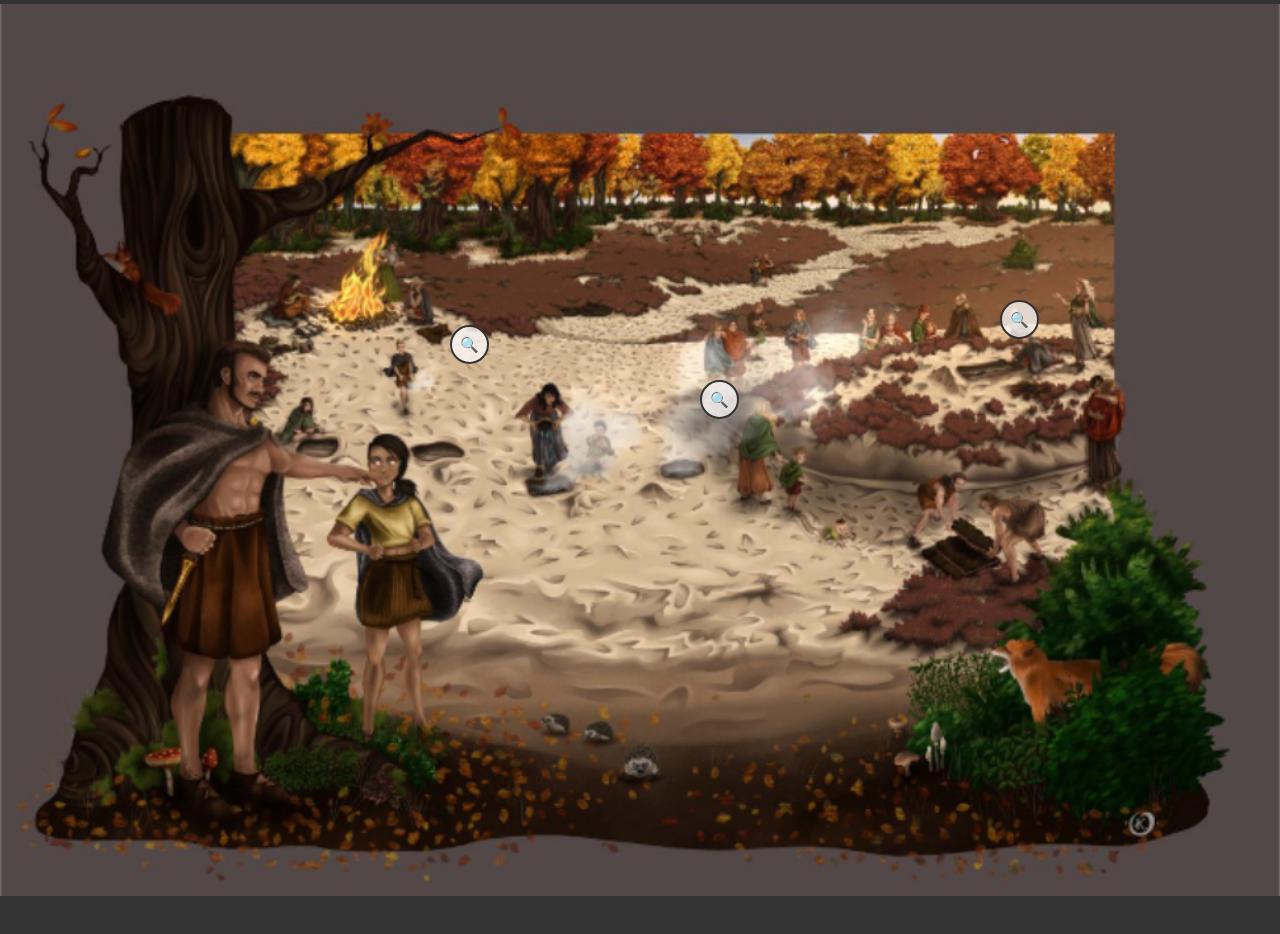
==== pages/plaat.html @ 6aef2c2d "Revert "Merge branch 'main' into bugfix/pop-up-logic" This reverts commit 5f254c830e5df58a8bf63f4aed" ====
<!DOCTYPE html>
<html lang="nl">
<head>
  <meta charset="UTF-8">
  <meta name="viewport" content="width=device-width, initial-scale=1.0">
  <title>Interactieve Grafheuvels Schoolplaat</title>
  <link rel="stylesheet" href="../schoolplaat js/css/schoolplaat.css">
</head>
<body>

<div id="plaat-container">
  <div class="vergrootglas" style="top: 325px; left: 450px;" data-info="De speld">🔍</div>
  <div class="vergrootglas" style="top: 300px; left: 1000px;" data-info="Dit is een grafheuvel ">🔍</div>
  <div class="vergrootglas" style="top: 380px; left: 700px;" data-info="het ritueel">🔍</div>
</div>

<div class="popup" id="popup">
  <div id="popup-content"></div>
</div>


<script src="../schoolplaat js/css/schoolplaat.js"></script>

</body>
</html>
---- schoolplaat js/css/schoolplaat.css ----
html, body {
  margin: 0;
  padding: 0;
  height: 100%;
  overflow: hidden;
  background-color: #333;
}

#plaat-wrapper {
  width: 100vw;
  height: 100vh;
  overflow: hidden;
  position: relative;
  cursor: grab;
  touch-action: none;
}

#plaat-container {
  width: 100%;
  height: 100%;
  position: relative;
  background-image: url("../css/schoolplaatlowres.png");
  background-size: contain;
  background-position: center;
  background-repeat: no-repeat;
  transform-origin: 0 0;
  will-change: transform;
  touch-action: none;
}

#plaat-img {
  display: block;
  width: 100%;
  height: auto;
  pointer-events: none;
  user-select: none;
  -webkit-user-drag: none;
}


.vergrootglas {
  position: absolute;
  width: 35px;
  height: 35px;
  font-size: 15px;
  background-color: rgba(255, 255, 255, 0.75);
  border-radius: 50%;
  border: 2px solid #333;
  cursor: pointer;
  display: flex;
  align-items: center;
  justify-content: center;
  z-index: 5;
  pointer-events: auto;
}

.popup {
  position: absolute;
  background: white;
  border: 2px solid #333;
  box-shadow: 0 4px 10px rgba(0, 0, 0, 0.25);
  border-radius: 8px;
  padding: 15px;
  width: 300px;
  z-index: 10;
  opacity: 0;
  pointer-events: none;
  transition: opacity 0.25s ease;
}

.popup.visible {
  opacity: 1;
  pointer-events: auto;
}

.popup-close {
  position: absolute;
  top: 5px;
  right: 10px;
  cursor: pointer;
  font-weight: bold;
}
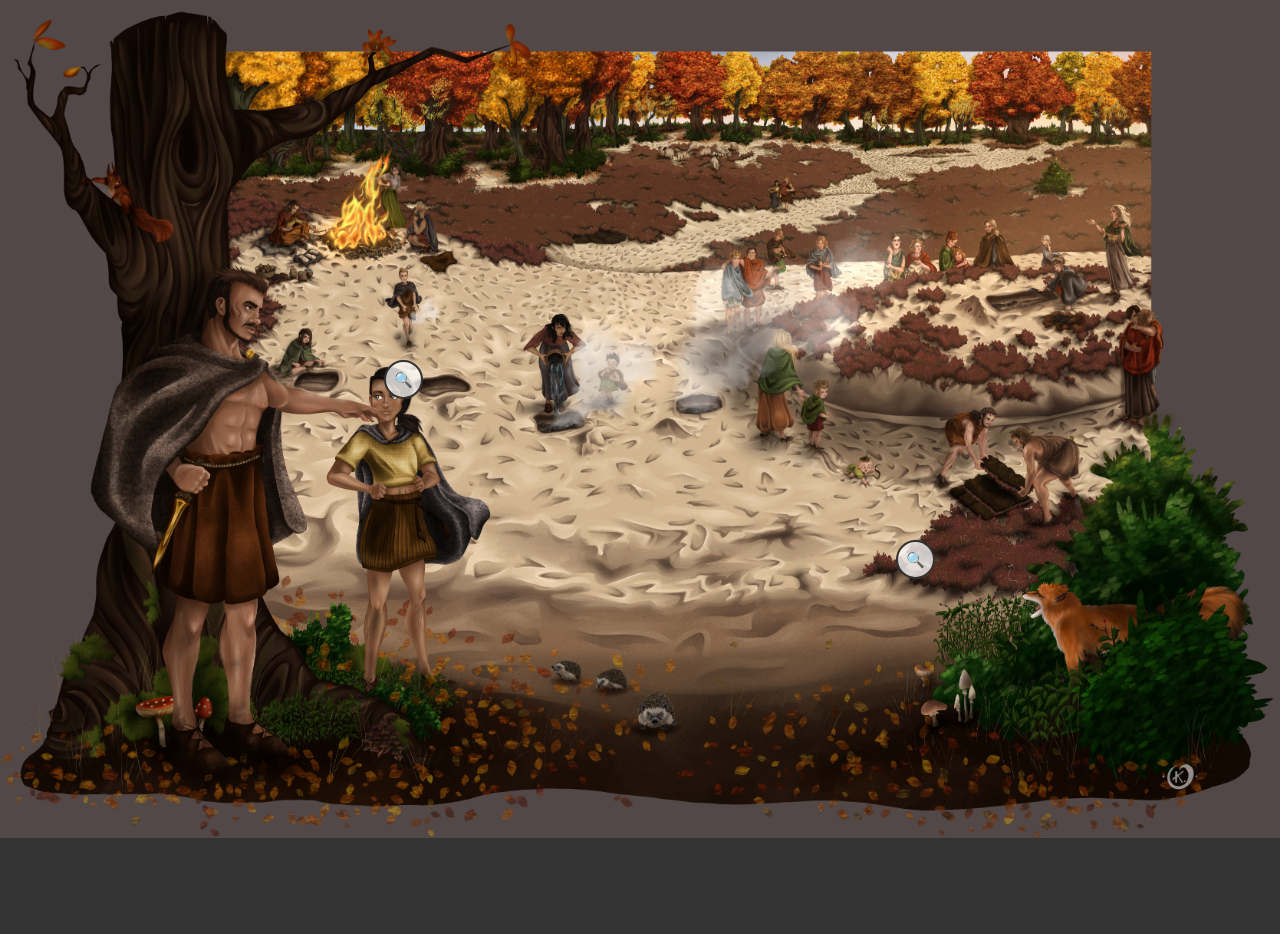
==== commit e39e36ed: "Revert "Merge branch 'bugfix/pop-up-logic'" This reverts commit 34cc588381308ee364d07ef72db105bb341b" ====
--- a/pages/plaat.html
+++ b/pages/plaat.html
@@ -3,23 +3,31 @@
 <head>
   <meta charset="UTF-8">
   <meta name="viewport" content="width=device-width, initial-scale=1.0">
-  <title>Interactieve Grafheuvels Schoolplaat</title>
+  <title>Interactieve Schoolplaat</title>
   <link rel="stylesheet" href="../schoolplaat js/css/schoolplaat.css">
 </head>
 <body>
 
-<div id="plaat-container">
-  <div class="vergrootglas" style="top: 325px; left: 450px;" data-info="De speld">🔍</div>
-  <div class="vergrootglas" style="top: 300px; left: 1000px;" data-info="Dit is een grafheuvel ">🔍</div>
-  <div class="vergrootglas" style="top: 380px; left: 700px;" data-info="het ritueel">🔍</div>
+<div id="plaat-wrapper">
+  <div id="plaat-container">
+    
+    <img id="plaat-img" src="../schoolplaat js/css/grafheuvels.jpg" />
+
+    <div class="vergrootglas" style="top: 40%; left: 30%;" data-info="Info hier">🔍</div>
+    <div class="vergrootglas" style="top: 60%; left: 70%;" data-info="Nog meer info">🔍</div>
+
+  </div>
+</div>
+
+<div id="popup" class="popup">
+  <div id="popup-close" class="popup-close">X</div>
+  <div id="popup-content"></div>
 </div>
 
 <div class="popup" id="popup">
   <div id="popup-content"></div>
 </div>
 
-
 <script src="../schoolplaat js/css/schoolplaat.js"></script>
-
 </body>
 </html>
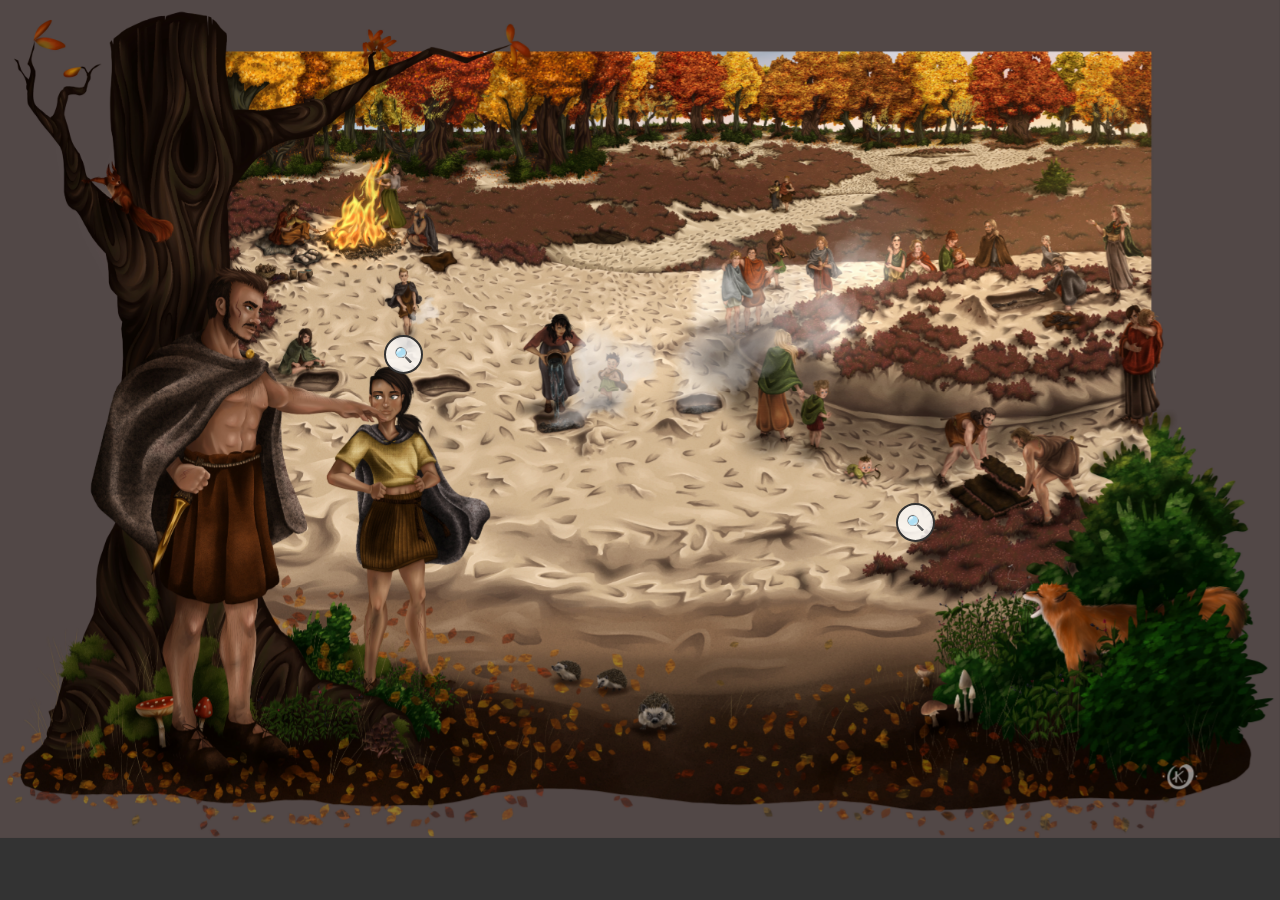
==== commit b1773a90: "Revert "Merge branch 'bugfix/pop-up-logic'" This reverts commit 1405807fb0c453e0688855686cfac519ff0c" ====
--- a/pages/plaat.html
+++ b/pages/plaat.html
@@ -25,6 +25,7 @@
 </div>
 
 <div class="popup" id="popup">
+  <span class="popup-close" id="popup-close">✖</span>
   <div id="popup-content"></div>
 </div>
 
--- a/schoolplaat js/css/schoolplaat.css
+++ b/schoolplaat js/css/schoolplaat.css
@@ -6,33 +6,31 @@
   background-color: #333;
 }
 
+
 #plaat-wrapper {
   width: 100vw;
   height: 100vh;
   overflow: hidden;
   position: relative;
   cursor: grab;
-  touch-action: none;
+  touch-action: none; 
 }
 
+
 #plaat-container {
-  width: 100%;
-  height: 100%;
-  position: relative;
-  background-image: url("../css/schoolplaatlowres.png");
-  background-size: contain;
-  background-position: center;
-  background-repeat: no-repeat;
+  position: absolute;
+  top: 0;
+  left: 0;
   transform-origin: 0 0;
-  will-change: transform;
-  touch-action: none;
+  will-change: transform; 
 }
 
 #plaat-img {
   display: block;
   width: 100%;
   height: auto;
-  pointer-events: none;
+
+  pointer-events: none; 
   user-select: none;
   -webkit-user-drag: none;
 }
@@ -43,34 +41,32 @@
   width: 35px;
   height: 35px;
   font-size: 15px;
-  background-color: rgba(255, 255, 255, 0.75);
+  background-color: rgba(255,255,255,0.8);
   border-radius: 50%;
   border: 2px solid #333;
   cursor: pointer;
+
   display: flex;
   align-items: center;
   justify-content: center;
+
   z-index: 5;
   pointer-events: auto;
+
+  will-change: transform; 
 }
+
 
 .popup {
   position: absolute;
   background: white;
   border: 2px solid #333;
-  box-shadow: 0 4px 10px rgba(0, 0, 0, 0.25);
-  border-radius: 8px;
   padding: 15px;
   width: 300px;
+  display: none;
   z-index: 10;
-  opacity: 0;
-  pointer-events: none;
-  transition: opacity 0.25s ease;
-}
 
-.popup.visible {
-  opacity: 1;
-  pointer-events: auto;
+  box-shadow: 0 4px 10px rgba(0,0,0,0.3);
 }
 
 .popup-close {
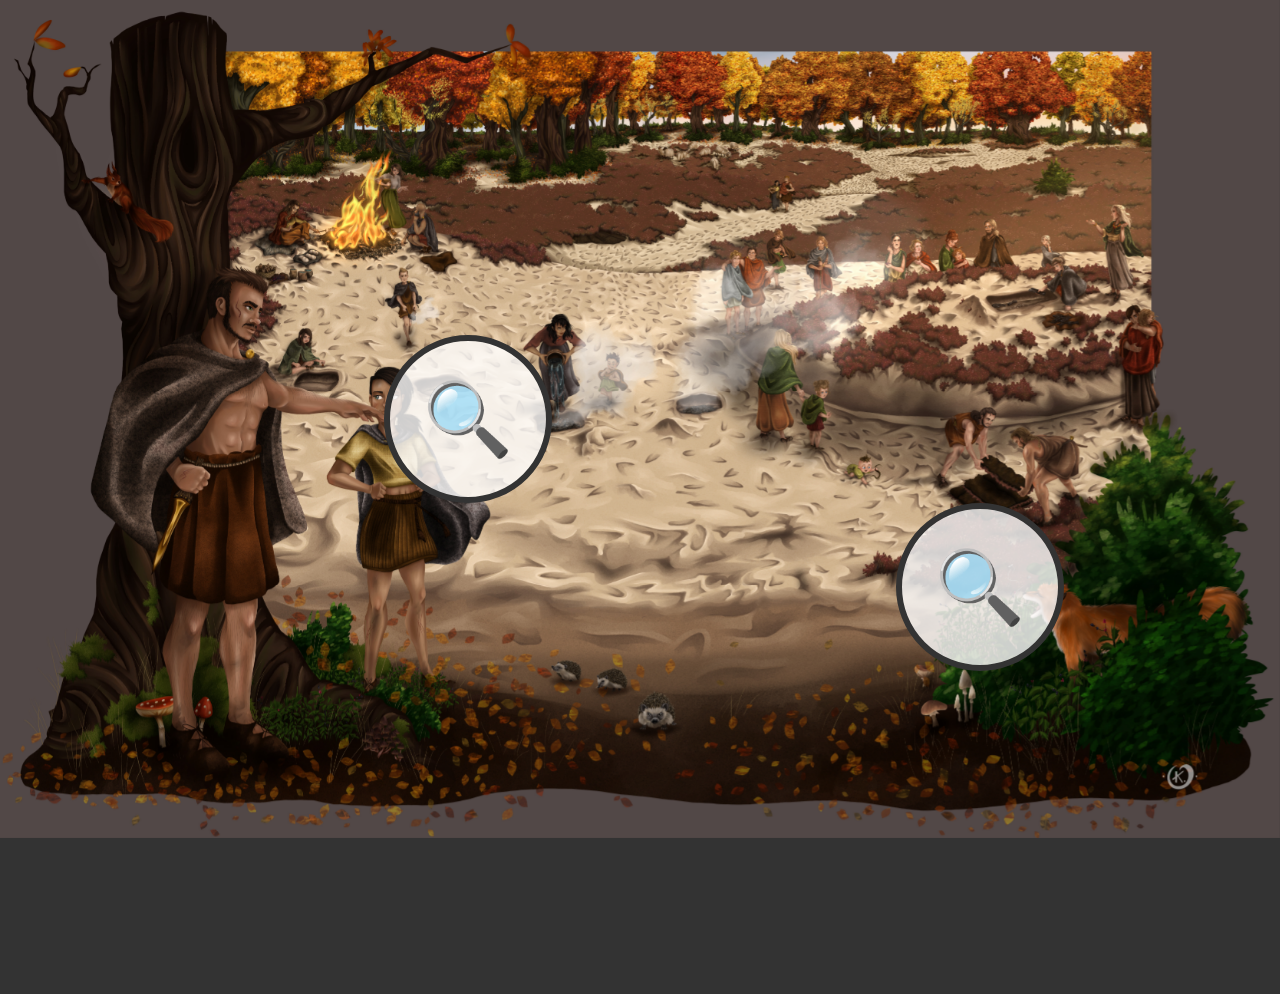
==== commit 4fc334c0: "Pop up touch-ups" ====
--- a/pages/plaat.html
+++ b/pages/plaat.html
@@ -20,12 +20,6 @@
 </div>
 
 <div id="popup" class="popup">
-  <div id="popup-close" class="popup-close">X</div>
-  <div id="popup-content"></div>
-</div>
-
-<div class="popup" id="popup">
-  <span class="popup-close" id="popup-close">✖</span>
   <div id="popup-content"></div>
 </div>
 
--- a/schoolplaat js/css/schoolplaat.css
+++ b/schoolplaat js/css/schoolplaat.css
@@ -4,6 +4,10 @@
   height: 100%;
   overflow: hidden;
   background-color: #333;
+}
+
+:root {
+  --ui-scale: 3;
 }
 
 
@@ -38,12 +42,12 @@
 
 .vergrootglas {
   position: absolute;
-  width: 35px;
-  height: 35px;
-  font-size: 15px;
+  width: calc(52px * var(--ui-scale));
+  height: calc(52px * var(--ui-scale));
+  font-size: calc(24px * var(--ui-scale));
   background-color: rgba(255,255,255,0.8);
   border-radius: 50%;
-  border: 2px solid #333;
+  border: calc(2px * var(--ui-scale)) solid #333;
   cursor: pointer;
 
   display: flex;
@@ -61,18 +65,19 @@
   position: absolute;
   background: white;
   border: 2px solid #333;
-  padding: 15px;
-  width: 300px;
-  display: none;
+  border-radius: 16px;
+  padding: calc(15px * var(--ui-scale));
+  width: min(calc(300px * var(--ui-scale)), calc(100vw - 32px));
+  font-size: calc(16px * var(--ui-scale));
+  line-height: 1.3;
+  opacity: 0;
+  pointer-events: none;
   z-index: 10;
-
+  transition: opacity 0.2s ease;
   box-shadow: 0 4px 10px rgba(0,0,0,0.3);
 }
 
-.popup-close {
-  position: absolute;
-  top: 5px;
-  right: 10px;
-  cursor: pointer;
-  font-weight: bold;
+.popup.visible {
+  opacity: 1;
+  pointer-events: auto;
 }
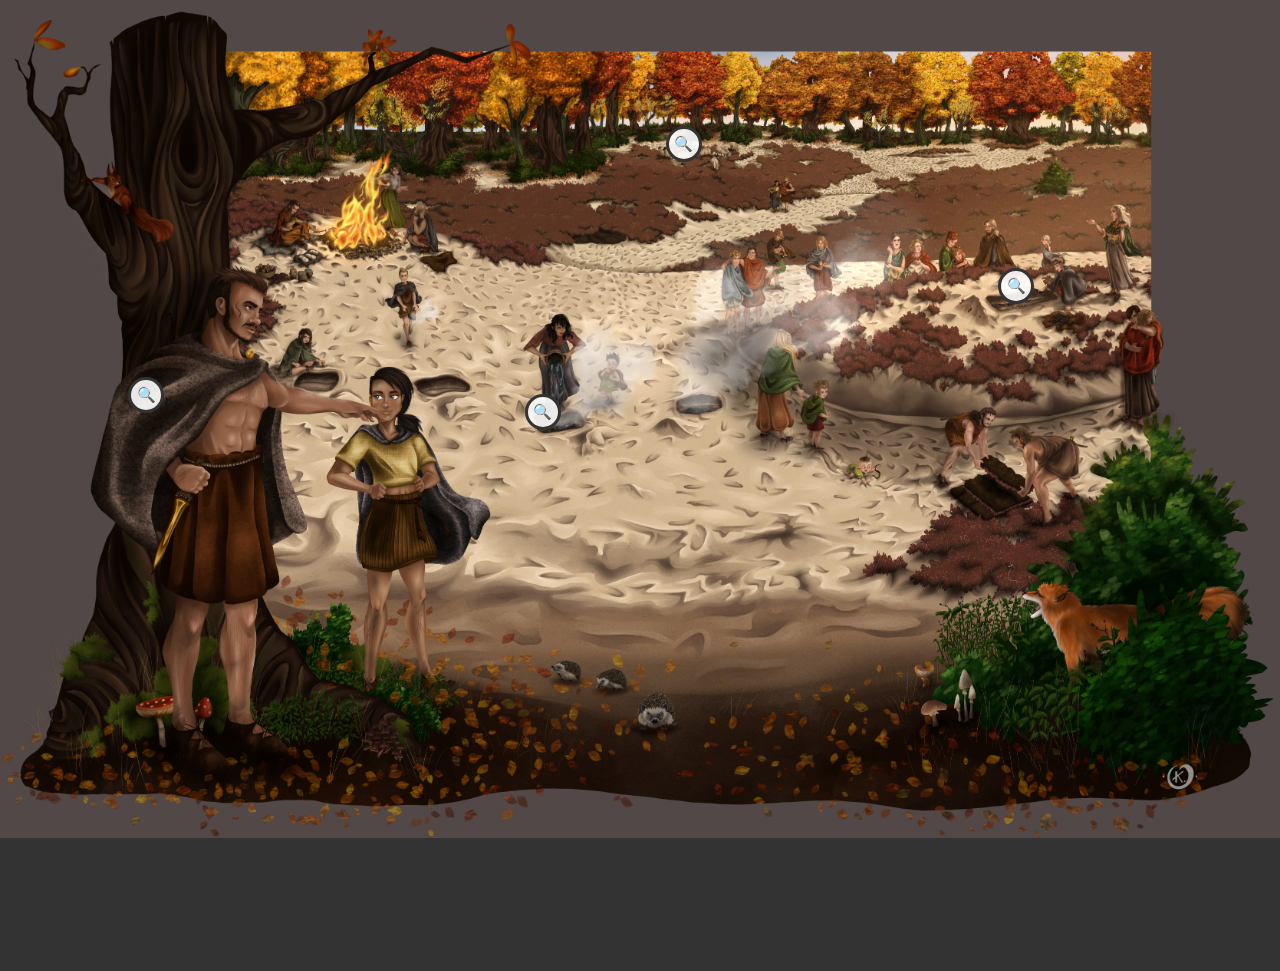
==== commit 78ebf7b6: "informatie en doorverwijzing" ====
--- a/pages/plaat.html
+++ b/pages/plaat.html
@@ -4,25 +4,67 @@
   <meta charset="UTF-8">
   <meta name="viewport" content="width=device-width, initial-scale=1.0">
   <title>Interactieve Schoolplaat</title>
+
   <link rel="stylesheet" href="../schoolplaat js/css/schoolplaat.css">
 </head>
 <body>
 
-<div id="plaat-wrapper">
-  <div id="plaat-container">
-    
-    <img id="plaat-img" src="../schoolplaat js/css/grafheuvels.jpg" />
+  <div id="plaat-wrapper">
+    <div id="plaat-container">
+      
+      <img 
+        id="plaat-img" 
+        src="../schoolplaat js/css/grafheuvels.jpg" 
+        alt="Grafheuvels"
+      />
 
-    <div class="vergrootglas" style="top: 40%; left: 30%;" data-info="Info hier">🔍</div>
-    <div class="vergrootglas" style="top: 60%; left: 70%;" data-info="Nog meer info">🔍</div>
+      <div class="vergrootglas" 
+           style="top: 47%; left: 41%;" 
+           data-info="stoomkuilen
+           Tijdens het ritueel tonen de vier stoomkuilen verschillende scènes:
+           een actieve kuil met stoom die richting de grafheuvel waait; een moeder en haar zoontje bij het blussen van stenen; een jongen die een hete steen brengt om te helpen;
+           en een meisje dat in stilte afscheid neemt met een barnstenen aandenken.
+           Verder beheert een man het vuur bij een haard waar stenen en aardewerk worden verhit, terwijl een buurvrouw met een pot water wacht om te helpen blussen."
+           data-link="/pages/storylines/storyline3.html">🔍</div>
 
+      <div class="vergrootglas" 
+           style="top: 15%; left: 52%;" 
+           data-info="dieren
+            Om te voorkomen dat de open heide tot een jong loofbos groeit liep er regelmatig vee rond. In dit geval heb ik ervoor gekozen om schapen in de verte af te beelden.
+            Deze hebben weer een link met de herder (tweeling) op de middengrond, die even de tijd nam om bij het ritueel te zijn.
+            Op het pad van heuvel 2 naar heuvel 1 lopen twee mensen. De vrouw heeft water meegenomen en de man naast haar heeft brandhout meegenomen voor het vuur.
+            Tenslotte is de plek waar de plaggen net zijn afgestoken te zien achter de “wachter”, zodat er ook hier continuïteit in verhaallijn zit."
+           data-link= "/pages/storylines/storyline1.html">🔍</div>
+
+      <div class="vergrootglas" 
+           style="top: 32%; left: 78%;" 
+           data-info="Het grafritueel 
+
+          Tijdens een begrafenisritueel legt de weduwe verkoold hout in het graf,
+          terwijl een belangrijke vrouw een toespraak houdt.
+
+          Rondom de grafheuvel staan familie en kennissen: sommigen rouwen en troosten elkaar,
+           anderen kijken nieuwsgierig toe of brengen giften. Ontdek wwaarom ze dit doen en wat er precies gebeurt."
+           data-link="/pages/storylines/storyline4.html">🔍</div>
+
+                 <div class="vergrootglas" 
+           style="top: 45%; left: 10%;" 
+           data-info="kleding
+           Alle kleding is gebaseerd op Deense moerasvondsten (Borum Eshøj / Egtved girl ), “Het meisje van Bovenkarspel” reconstructie uit het huis van Hilde,
+             en de informatie die ik uit het boek van Karina Grömer (the art of prehistoric textile making p.324-378) "
+           data-link="/pages/storylines/storyline2.html">🔍
+        </div>
+    </div>
   </div>
-</div>
 
-<div id="popup" class="popup">
-  <div id="popup-content"></div>
-</div>
+  
+  <div id="popup" class="popup">
+    <button id="popup-close">✖</button>
+    <div id="popup-content"></div>
+    <button id="popup-button">Ga naar verhaal</button>
+  </div>
 
-<script src="../schoolplaat js/css/schoolplaat.js"></script>
+  <script src="../schoolplaat js/css/schoolplaat.js"></script>
+
 </body>
 </html>
--- a/schoolplaat js/css/schoolplaat.css
+++ b/schoolplaat js/css/schoolplaat.css
@@ -10,31 +10,28 @@
   --ui-scale: 3;
 }
 
-
 #plaat-wrapper {
   width: 100vw;
   height: 100vh;
   overflow: hidden;
   position: relative;
   cursor: grab;
-  touch-action: none; 
+  touch-action: none;
 }
-
 
 #plaat-container {
   position: absolute;
   top: 0;
   left: 0;
   transform-origin: 0 0;
-  will-change: transform; 
+  will-change: transform;
 }
 
 #plaat-img {
   display: block;
   width: 100%;
   height: auto;
-
-  pointer-events: none; 
+  pointer-events: none;
   user-select: none;
   -webkit-user-drag: none;
 }
@@ -42,42 +39,85 @@
 
 .vergrootglas {
   position: absolute;
-  width: calc(52px * var(--ui-scale));
-  height: calc(52px * var(--ui-scale));
-  font-size: calc(24px * var(--ui-scale));
-  background-color: rgba(255,255,255,0.8);
+  width: calc(10px * var(--ui-scale));
+  height: calc(10px * var(--ui-scale));
+  font-size: calc(5px * var(--ui-scale));
+
+  background-color: rgba(255, 255, 255, 0.9);
   border-radius: 50%;
-  border: calc(2px * var(--ui-scale)) solid #333;
-  cursor: pointer;
+  border: calc(1px * var(--ui-scale)) solid #333;
 
   display: flex;
   align-items: center;
   justify-content: center;
 
+  cursor: pointer;
   z-index: 5;
-  pointer-events: auto;
 
-  will-change: transform; 
+  transition: transform 0.15s ease, background-color 0.2s ease;
+}
+
+.vergrootglas:hover {
+  background-color: #ffd54f;
+  transform: scale(1.2);
 }
 
 
 .popup {
   position: absolute;
   background: white;
-  border: 2px solid #333;
-  border-radius: 16px;
-  padding: calc(15px * var(--ui-scale));
-  width: min(calc(300px * var(--ui-scale)), calc(100vw - 32px));
-  font-size: calc(16px * var(--ui-scale));
-  line-height: 1.3;
+  border-radius: 12px;
+  padding: 16px;
+  width: 250px;
+
+  box-shadow: 0 10px 25px rgba(0,0,0,0.3);
+
   opacity: 0;
   pointer-events: none;
-  z-index: 10;
-  transition: opacity 0.2s ease;
-  box-shadow: 0 4px 10px rgba(0,0,0,0.3);
+  transform: scale(0.9);
+
+  transition: 0.2s ease;
+
+  z-index: 1000;
 }
 
 .popup.visible {
   opacity: 1;
   pointer-events: auto;
+  transform: scale(1);
+}
+
+
+#popup-close {
+  position: absolute;
+  top: 8px;
+  right: 8px;
+  border: none;
+  background: none;
+  font-size: 16px;
+  cursor: pointer;
+}
+
+
+#popup-content {
+  margin-bottom: 12px;
+  font-size: 14px;
+  line-height: 1.4;
+  white-space: pre-line;
+}
+
+
+#popup-button {
+  width: 100%;
+  padding: 8px;
+  border: none;
+  background: #2196f3;
+  color: white;
+  border-radius: 6px;
+  cursor: pointer;
+  font-weight: bold;
+}
+
+#popup-button:hover {
+  background: #1976d2;
 }
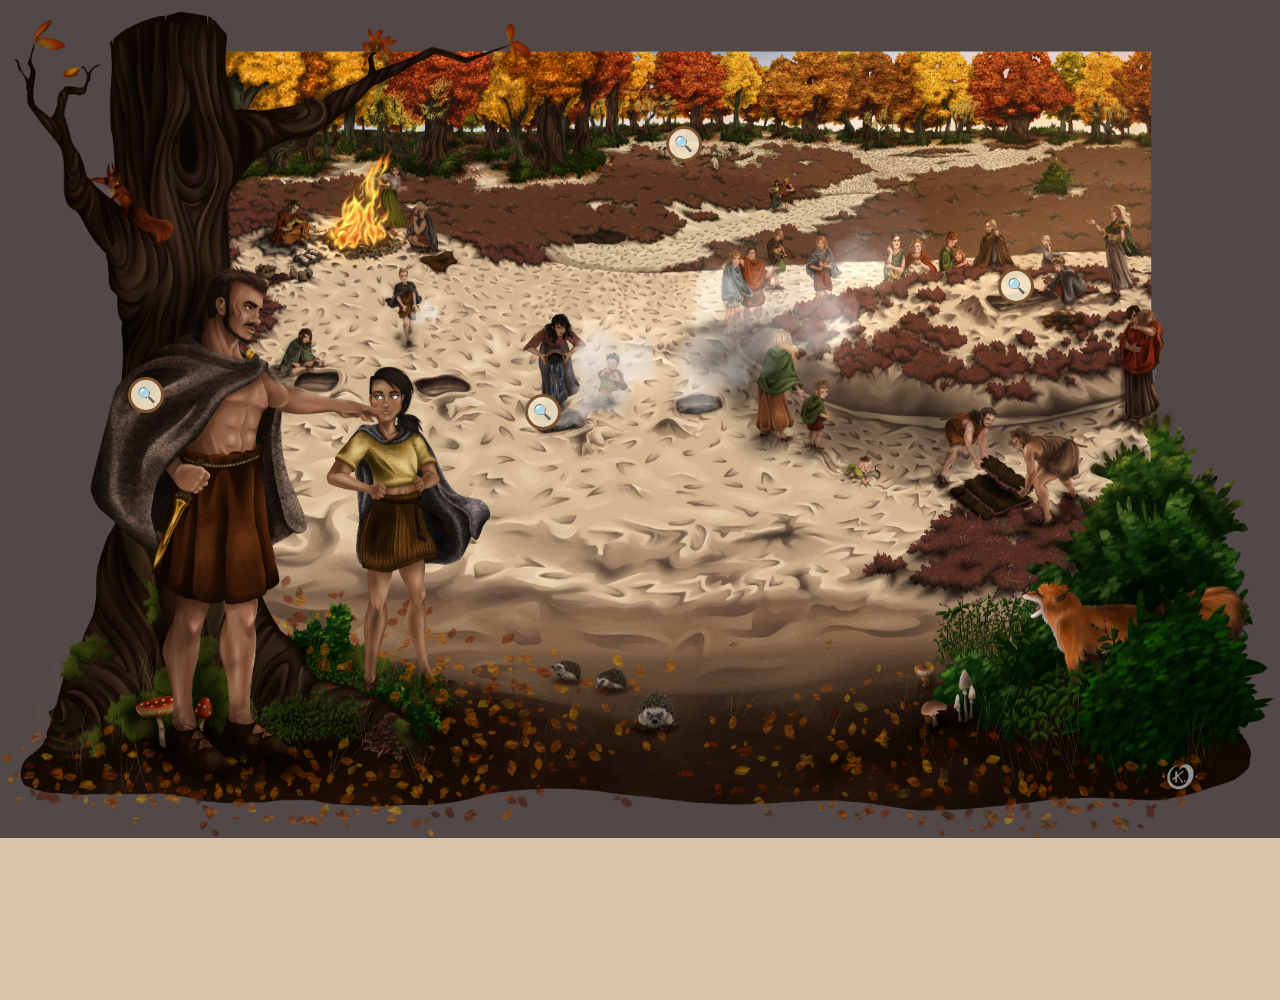
==== commit f5a222c6: "Some small grammar and css changes Small fix to grammar and css so it looks all the same" ====
--- a/pages/plaat.html
+++ b/pages/plaat.html
@@ -20,7 +20,7 @@
 
       <div class="vergrootglas" 
            style="top: 47%; left: 41%;" 
-           data-info="stoomkuilen
+           data-info="Stoomkuilen
            Tijdens het ritueel tonen de vier stoomkuilen verschillende scènes:
            een actieve kuil met stoom die richting de grafheuvel waait; een moeder en haar zoontje bij het blussen van stenen; een jongen die een hete steen brengt om te helpen;
            en een meisje dat in stilte afscheid neemt met een barnstenen aandenken.
@@ -29,7 +29,7 @@
 
       <div class="vergrootglas" 
            style="top: 15%; left: 52%;" 
-           data-info="dieren
+           data-info="Dieren
             Om te voorkomen dat de open heide tot een jong loofbos groeit liep er regelmatig vee rond. In dit geval heb ik ervoor gekozen om schapen in de verte af te beelden.
             Deze hebben weer een link met de herder (tweeling) op de middengrond, die even de tijd nam om bij het ritueel te zijn.
             Op het pad van heuvel 2 naar heuvel 1 lopen twee mensen. De vrouw heeft water meegenomen en de man naast haar heeft brandhout meegenomen voor het vuur.
@@ -49,7 +49,7 @@
 
                  <div class="vergrootglas" 
            style="top: 45%; left: 10%;" 
-           data-info="kleding
+           data-info="Kleding
            Alle kleding is gebaseerd op Deense moerasvondsten (Borum Eshøj / Egtved girl ), “Het meisje van Bovenkarspel” reconstructie uit het huis van Hilde,
              en de informatie die ik uit het boek van Karina Grömer (the art of prehistoric textile making p.324-378) "
            data-link="/pages/storylines/storyline2.html">🔍
--- a/schoolplaat js/css/schoolplaat.css
+++ b/schoolplaat js/css/schoolplaat.css
@@ -3,7 +3,9 @@
   padding: 0;
   height: 100%;
   overflow: hidden;
-  background-color: #333;
+  /* Veranderd naar de Veluwe zandkleur voor een mooiere overgang bij uitzoomen */
+  background-color: #d9c4a7; 
+  font-family: "Segoe UI", Tahoma, Geneva, Verdana, sans-serif;
 }
 
 :root {
@@ -36,16 +38,17 @@
   -webkit-user-drag: none;
 }
 
-
+/* --- De Vergrootglazen --- */
 .vergrootglas {
   position: absolute;
   width: calc(10px * var(--ui-scale));
   height: calc(10px * var(--ui-scale));
   font-size: calc(5px * var(--ui-scale));
 
-  background-color: rgba(255, 255, 255, 0.9);
+  /* Veluwe kleuren toegepast */
+  background-color: rgba(245, 230, 200, 0.9); 
   border-radius: 50%;
-  border: calc(1px * var(--ui-scale)) solid #333;
+  border: calc(1px * var(--ui-scale)) solid #7a5230;
 
   display: flex;
   align-items: center;
@@ -58,27 +61,28 @@
 }
 
 .vergrootglas:hover {
-  background-color: #ffd54f;
+  background-color: #9bbf6b; /* De groene kleur uit je navbar */
   transform: scale(1.2);
 }
 
+/* --- De Popup (Aangepast naar jouw wensen) --- */
+.popup {
+  position: absolute; /* De JS berekent de exacte positie */
+  background: #f5e1c1; /* De lichtere zandkleur */
+  border: 3px solid #6e4a2b; /* Donkerbruine rand */
+  border-radius: 15px;
+  padding: 20px;
+  width: 300px;
+  color: #3b2a1a;
 
-.popup {
-  position: absolute;
-  background: white;
-  border-radius: 12px;
-  padding: 16px;
-  width: 250px;
-
-  box-shadow: 0 10px 25px rgba(0,0,0,0.3);
+  box-shadow: 0 10px 25px rgba(0,0,0,0.4);
 
   opacity: 0;
   pointer-events: none;
   transform: scale(0.9);
 
-  transition: 0.2s ease;
-
-  z-index: 1000;
+  transition: opacity 0.2s ease, transform 0.2s ease;
+  z-index: 2000; /* Hoger dan de rest */
 }
 
 .popup.visible {
@@ -87,37 +91,47 @@
   transform: scale(1);
 }
 
-
+/* Het sluitkruisje */
 #popup-close {
   position: absolute;
   top: 8px;
-  right: 8px;
+  right: 12px;
   border: none;
   background: none;
-  font-size: 16px;
+  font-size: 20px;
   cursor: pointer;
-}
-
-
-#popup-content {
-  margin-bottom: 12px;
-  font-size: 14px;
-  line-height: 1.4;
-  white-space: pre-line;
-}
-
-
-#popup-button {
-  width: 100%;
-  padding: 8px;
-  border: none;
-  background: #2196f3;
-  color: white;
-  border-radius: 6px;
-  cursor: pointer;
+  color: #6e4a2b;
   font-weight: bold;
 }
 
+#popup-close:hover {
+  color: #a00;
+}
+
+/* De tekst in de popup */
+#popup-content {
+  margin-top: 10px;
+  margin-bottom: 20px;
+  font-size: 0.95rem;
+  line-height: 1.6;
+  white-space: pre-line; /* CRUCIAAL: behoudt enters uit je data-info */
+}
+
+/* De 'Ga naar verhaal' knop */
+#popup-button {
+  width: 100%;
+  padding: 12px;
+  border: none;
+  background: #7b4f2c; /* Het bruin van je startBtn */
+  color: #f5e6c8;
+  border-radius: 10px;
+  cursor: pointer;
+  font-weight: bold;
+  text-transform: uppercase;
+  letter-spacing: 0.5px;
+  transition: background 0.2s ease;
+}
+
 #popup-button:hover {
-  background: #1976d2;
+  background: #5a371d; /* Donkerder bruin bij hover */
 }
